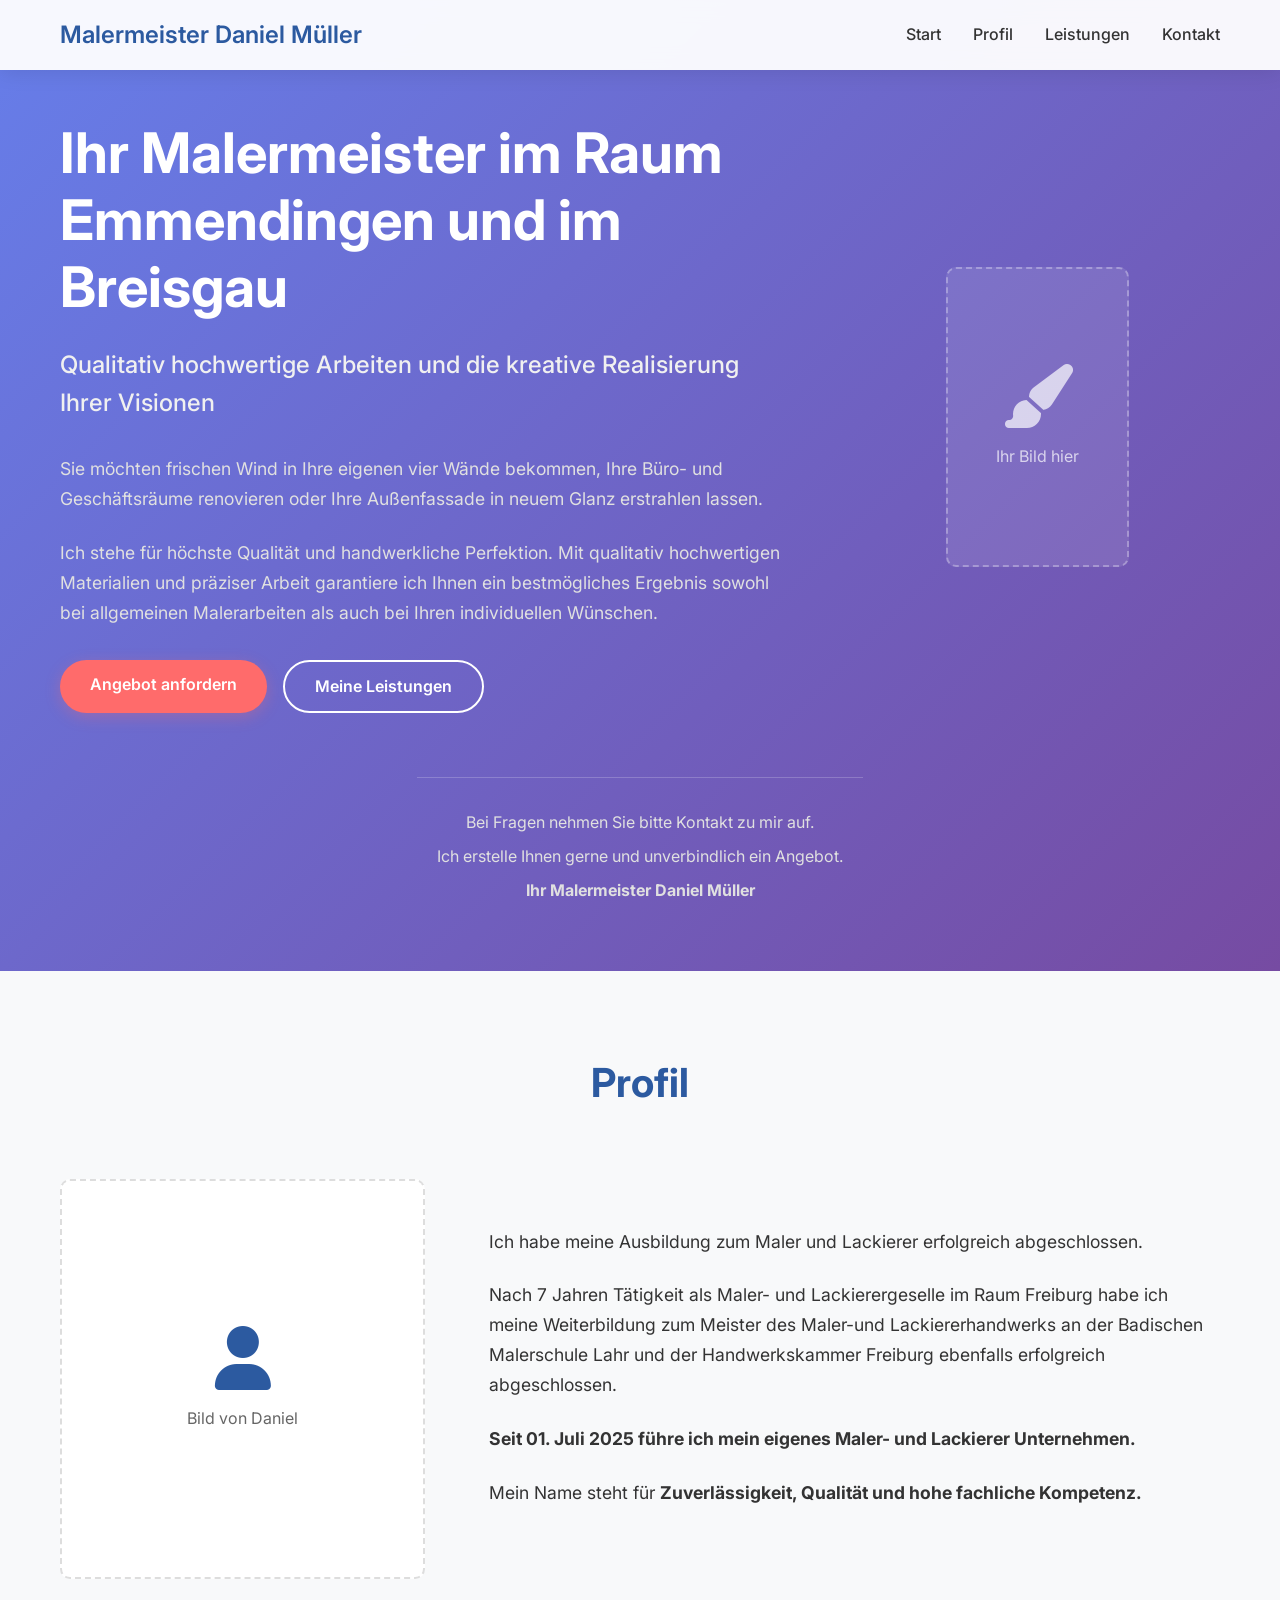
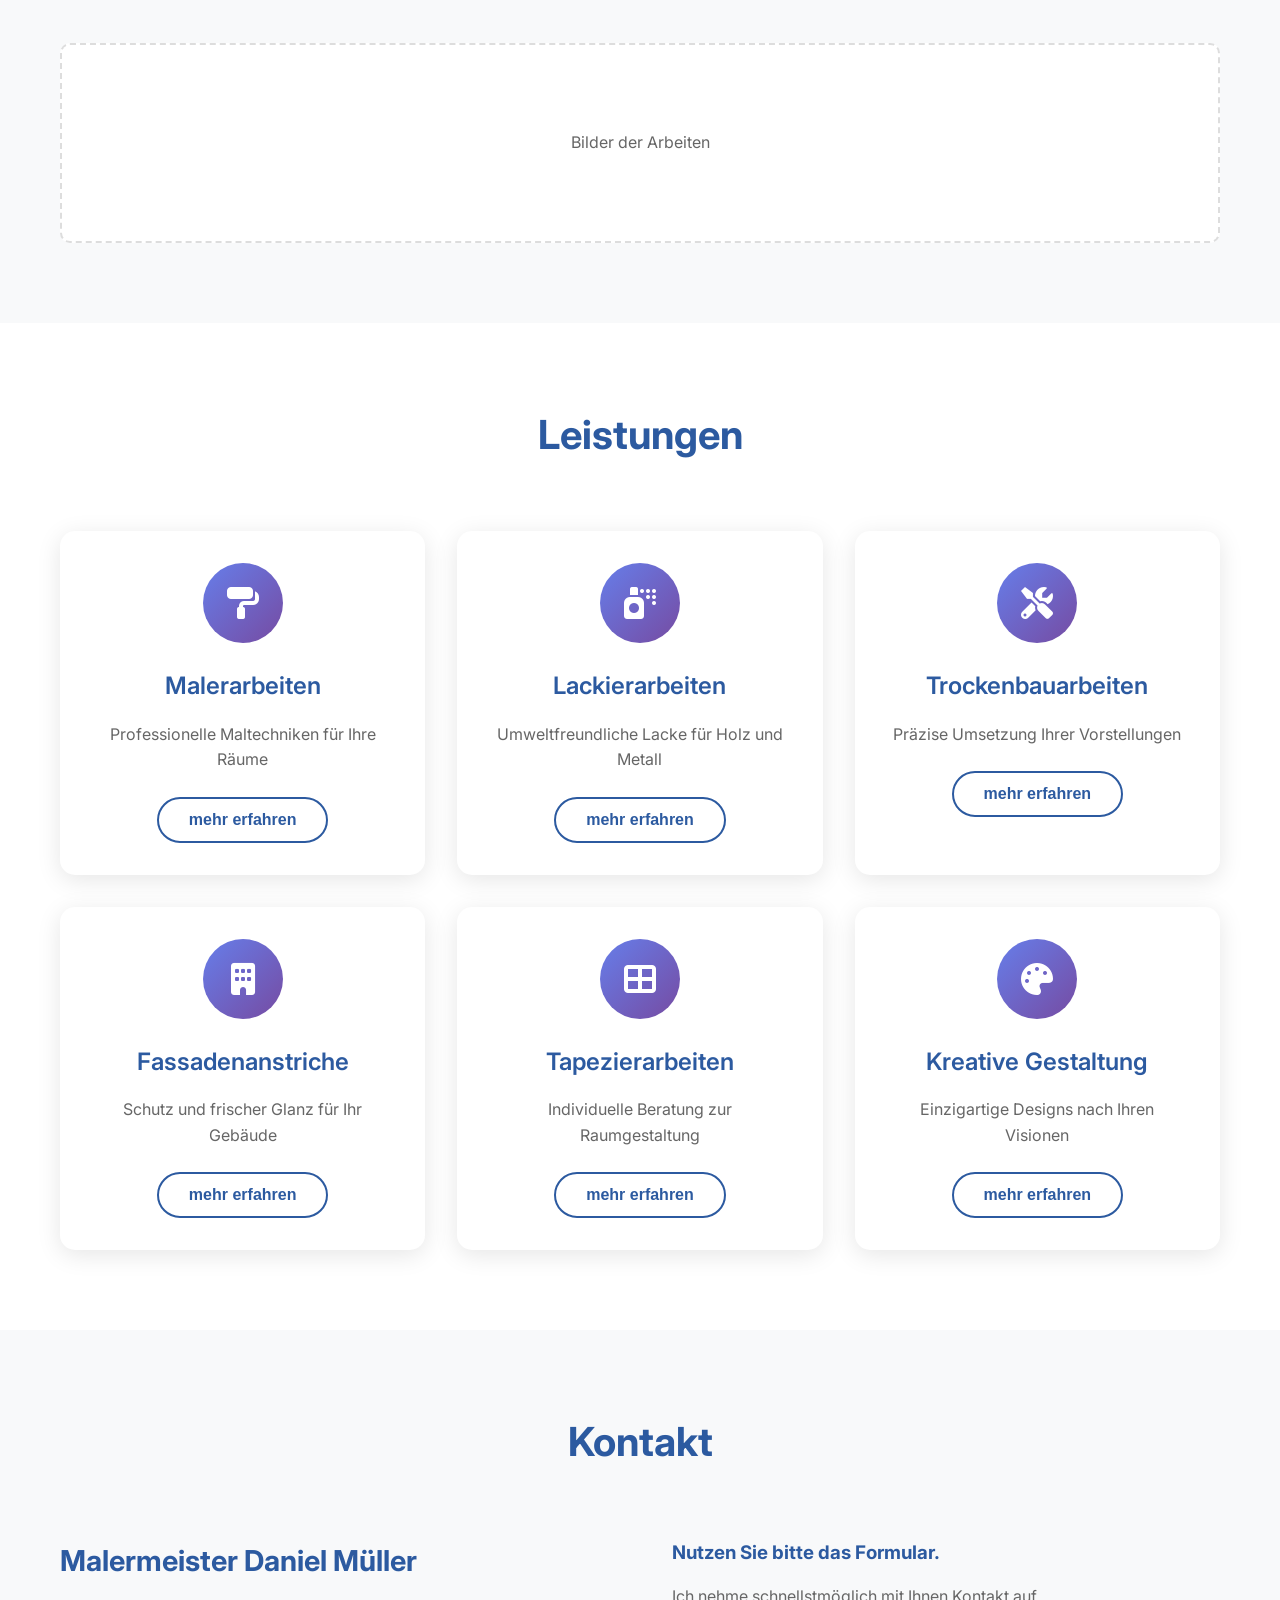
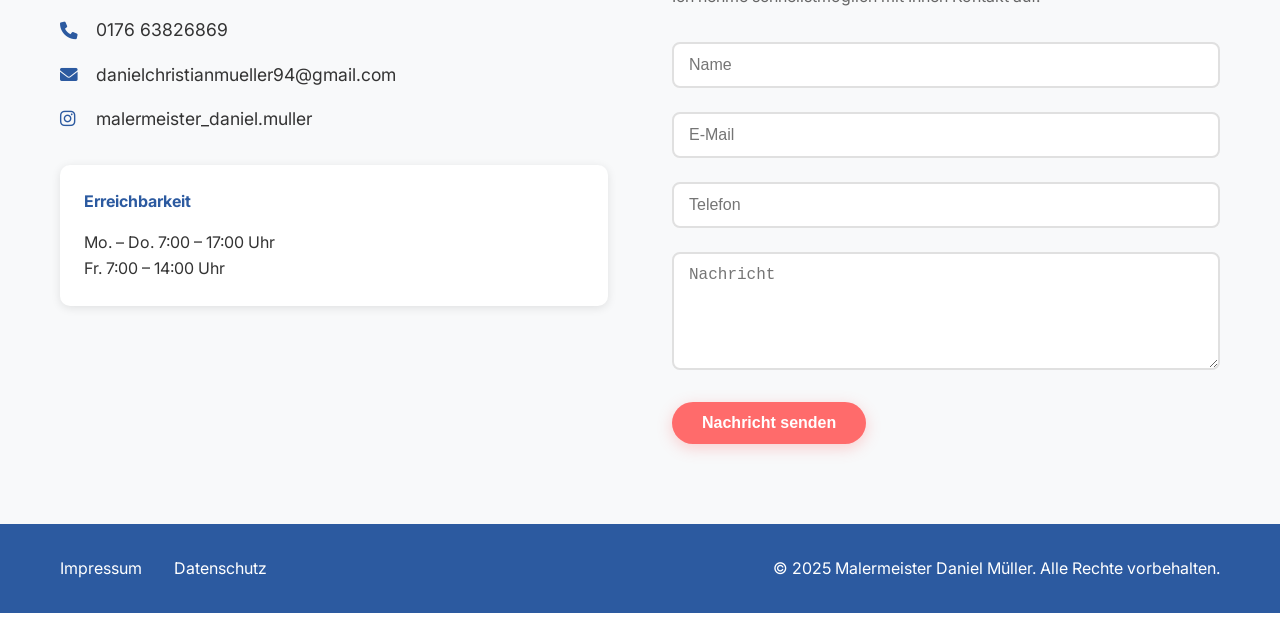
==== index.html @ a3338068 "First draft, AI generated" ====
<!DOCTYPE html>
<html lang="de">
<head>
    <meta charset="UTF-8">
    <meta name="viewport" content="width=device-width, initial-scale=1.0">
    <title>Malermeister Daniel Müller - Ihr Experte im Raum Emmendingen und Breisgau</title>
    <link rel="stylesheet" href="styles.css">
    <link href="https://fonts.googleapis.com/css2?family=Inter:wght@300;400;500;600;700&display=swap" rel="stylesheet">
    <link rel="stylesheet" href="https://cdnjs.cloudflare.com/ajax/libs/font-awesome/6.0.0/css/all.min.css">
</head>
<body>
    <!-- Navigation -->
    <nav class="navbar">
        <div class="nav-container">
            <div class="nav-logo">
                <h2>Malermeister Daniel Müller</h2>
            </div>
            <ul class="nav-menu">
                <li class="nav-item">
                    <a href="#start" class="nav-link">Start</a>
                </li>
                <li class="nav-item">
                    <a href="#profil" class="nav-link">Profil</a>
                </li>
                <li class="nav-item">
                    <a href="#leistungen" class="nav-link">Leistungen</a>
                </li>
                <li class="nav-item">
                    <a href="#kontakt" class="nav-link">Kontakt</a>
                </li>
            </ul>
            <div class="hamburger">
                <span class="bar"></span>
                <span class="bar"></span>
                <span class="bar"></span>
            </div>
        </div>
    </nav>

    <!-- Hero Section -->
    <section id="start" class="hero">
        <div class="hero-content">
            <div class="hero-text">
                <h1>Ihr Malermeister im Raum Emmendingen und im Breisgau</h1>
                <p class="hero-subtitle">Qualitativ hochwertige Arbeiten und die kreative Realisierung Ihrer Visionen</p>
                <p class="hero-description">
                    Sie möchten frischen Wind in Ihre eigenen vier Wände bekommen, Ihre Büro- und Geschäftsräume renovieren oder Ihre Außenfassade in neuem Glanz erstrahlen lassen.
                </p>
                <p class="hero-description">
                    Ich stehe für höchste Qualität und handwerkliche Perfektion. Mit qualitativ hochwertigen Materialien und präziser Arbeit garantiere ich Ihnen ein bestmögliches Ergebnis sowohl bei allgemeinen Malerarbeiten als auch bei Ihren individuellen Wünschen.
                </p>
                <div class="hero-cta">
                    <a href="#kontakt" class="btn btn-primary">Angebot anfordern</a>
                    <a href="#leistungen" class="btn btn-secondary">Meine Leistungen</a>
                </div>
            </div>
            <div class="hero-image">
                <div class="placeholder-image">
                    <i class="fas fa-paint-brush"></i>
                    <p>Ihr Bild hier</p>
                </div>
            </div>
        </div>
        <div class="hero-footer">
            <p>Bei Fragen nehmen Sie bitte Kontakt zu mir auf.</p>
            <p>Ich erstelle Ihnen gerne und unverbindlich ein Angebot.</p>
            <p><strong>Ihr Malermeister Daniel Müller</strong></p>
        </div>
    </section>

    <!-- Profile Section -->
    <section id="profil" class="profile">
        <div class="container">
            <div class="section-header">
                <h2>Profil</h2>
            </div>
            <div class="profile-content">
                <div class="profile-image">
                    <div class="placeholder-image">
                        <i class="fas fa-user"></i>
                        <p>Bild von Daniel</p>
                    </div>
                </div>
                <div class="profile-text">
                    <p>Ich habe meine Ausbildung zum Maler und Lackierer erfolgreich abgeschlossen.</p>
                    <p>Nach 7 Jahren Tätigkeit als Maler- und Lackierergeselle im Raum Freiburg habe ich meine Weiterbildung zum Meister des Maler-und Lackiererhandwerks an der Badischen Malerschule Lahr und der Handwerkskammer Freiburg ebenfalls erfolgreich abgeschlossen.</p>
                    <p><strong>Seit 01. Juli 2025 führe ich mein eigenes Maler- und Lackierer Unternehmen.</strong></p>
                    <p>Mein Name steht für <strong>Zuverlässigkeit, Qualität und hohe fachliche Kompetenz.</strong></p>
                </div>
            </div>
            <div class="profile-gallery">
                <div class="gallery-placeholder">
                    <p>Bilder der Arbeiten</p>
                </div>
            </div>
        </div>
    </section>

    <!-- Services Section -->
    <section id="leistungen" class="services">
        <div class="container">
            <div class="section-header">
                <h2>Leistungen</h2>
            </div>
            <div class="services-grid">
                <div class="service-card" data-service="malerarbeiten">
                    <div class="service-image">
                        <i class="fas fa-paint-roller"></i>
                    </div>
                    <h3>Malerarbeiten</h3>
                    <p>Professionelle Maltechniken für Ihre Räume</p>
                    <button class="btn btn-outline">mehr erfahren</button>
                </div>
                <div class="service-card" data-service="lackierarbeiten">
                    <div class="service-image">
                        <i class="fas fa-spray-can"></i>
                    </div>
                    <h3>Lackierarbeiten</h3>
                    <p>Umweltfreundliche Lacke für Holz und Metall</p>
                    <button class="btn btn-outline">mehr erfahren</button>
                </div>
                <div class="service-card" data-service="trockenbau">
                    <div class="service-image">
                        <i class="fas fa-tools"></i>
                    </div>
                    <h3>Trockenbauarbeiten</h3>
                    <p>Präzise Umsetzung Ihrer Vorstellungen</p>
                    <button class="btn btn-outline">mehr erfahren</button>
                </div>
                <div class="service-card" data-service="fassade">
                    <div class="service-image">
                        <i class="fas fa-building"></i>
                    </div>
                    <h3>Fassadenanstriche</h3>
                    <p>Schutz und frischer Glanz für Ihr Gebäude</p>
                    <button class="btn btn-outline">mehr erfahren</button>
                </div>
                <div class="service-card" data-service="tapezieren">
                    <div class="service-image">
                        <i class="fas fa-th-large"></i>
                    </div>
                    <h3>Tapezierarbeiten</h3>
                    <p>Individuelle Beratung zur Raumgestaltung</p>
                    <button class="btn btn-outline">mehr erfahren</button>
                </div>
                <div class="service-card" data-service="kreativ">
                    <div class="service-image">
                        <i class="fas fa-palette"></i>
                    </div>
                    <h3>Kreative Gestaltung</h3>
                    <p>Einzigartige Designs nach Ihren Visionen</p>
                    <button class="btn btn-outline">mehr erfahren</button>
                </div>
            </div>
        </div>
    </section>

    <!-- Service Details Modal -->
    <div id="serviceModal" class="modal">
        <div class="modal-content">
            <span class="close">&times;</span>
            <div id="modalContent"></div>
            <div class="modal-cta">
                <h4>Angebot anfordern</h4>
                <p>Nutzen Sie das Kontaktformular und beschreiben Sie mir Ihr Projekt.</p>
                <p>Gerne erstelle ich Ihnen ein unverbindliches individuelles Angebot</p>
                <a href="#kontakt" class="btn btn-primary">Jetzt Kontakt aufnehmen</a>
            </div>
        </div>
    </div>

    <!-- Contact Section -->
    <section id="kontakt" class="contact">
        <div class="container">
            <div class="section-header">
                <h2>Kontakt</h2>
            </div>
            <div class="contact-content">
                <div class="contact-info">
                    <h3>Malermeister Daniel Müller</h3>
                    <div class="contact-item">
                        <i class="fas fa-phone"></i>
                        <span>0176 63826869</span>
                    </div>
                    <div class="contact-item">
                        <i class="fas fa-envelope"></i>
                        <span>danielchristianmueller94@gmail.com</span>
                    </div>
                    <div class="contact-item">
                        <i class="fab fa-instagram"></i>
                        <span>malermeister_daniel.muller</span>
                    </div>
                    
                    <div class="business-hours">
                        <h4>Erreichbarkeit</h4>
                        <p>Mo. – Do. 7:00 – 17:00 Uhr</p>
                        <p>Fr. 7:00 – 14:00 Uhr</p>
                    </div>
                </div>
                
                <div class="contact-form">
                    <h3>Nutzen Sie bitte das Formular.</h3>
                    <p>Ich nehme schnellstmöglich mit Ihnen Kontakt auf.</p>
                    <form id="contactForm">
                        <div class="form-group">
                            <input type="text" id="name" name="name" placeholder="Name" required>
                        </div>
                        <div class="form-group">
                            <input type="email" id="email" name="email" placeholder="E-Mail" required>
                        </div>
                        <div class="form-group">
                            <input type="tel" id="phone" name="phone" placeholder="Telefon">
                        </div>
                        <div class="form-group">
                            <textarea id="message" name="message" placeholder="Nachricht" rows="5" required></textarea>
                        </div>
                        <button type="submit" class="btn btn-primary">Nachricht senden</button>
                    </form>
                </div>
            </div>
        </div>
    </section>

    <!-- Footer -->
    <footer class="footer">
        <div class="container">
            <div class="footer-content">
                <div class="footer-links">
                    <a href="impressum.html">Impressum</a>
                    <a href="datenschutz.html">Datenschutz</a>
                </div>
                <div class="footer-copy">
                    <p>&copy; 2025 Malermeister Daniel Müller. Alle Rechte vorbehalten.</p>
                </div>
            </div>
        </div>
    </footer>

    <script src="script.js"></script>
</body>
</html>
---- styles.css ----
/* Reset and Base Styles */
* {
    margin: 0;
    padding: 0;
    box-sizing: border-box;
}

body {
    font-family: 'Inter', sans-serif;
    line-height: 1.6;
    color: #333;
    overflow-x: hidden;
}

.container {
    max-width: 1200px;
    margin: 0 auto;
    padding: 0 20px;
}

/* Navigation */
.navbar {
    background: rgba(255, 255, 255, 0.95);
    backdrop-filter: blur(10px);
    position: fixed;
    top: 0;
    width: 100%;
    z-index: 1000;
    box-shadow: 0 2px 20px rgba(0, 0, 0, 0.1);
}

.nav-container {
    max-width: 1200px;
    margin: 0 auto;
    padding: 0 20px;
    display: flex;
    justify-content: space-between;
    align-items: center;
    height: 70px;
}

.nav-logo h2 {
    color: #2c5aa0;
    font-weight: 600;
    font-size: 1.5rem;
}

.nav-menu {
    display: flex;
    list-style: none;
    gap: 2rem;
}

.nav-link {
    text-decoration: none;
    color: #333;
    font-weight: 500;
    transition: color 0.3s ease;
    position: relative;
}

.nav-link:hover {
    color: #2c5aa0;
}

.nav-link::after {
    content: '';
    position: absolute;
    bottom: -5px;
    left: 0;
    width: 0;
    height: 2px;
    background: #2c5aa0;
    transition: width 0.3s ease;
}

.nav-link:hover::after {
    width: 100%;
}

.hamburger {
    display: none;
    flex-direction: column;
    cursor: pointer;
}

.bar {
    width: 25px;
    height: 3px;
    background: #333;
    margin: 3px 0;
    transition: 0.3s;
}

/* Hero Section */
.hero {
    background: linear-gradient(135deg, #667eea 0%, #764ba2 100%);
    color: white;
    padding: 120px 0 60px;
    min-height: 100vh;
    display: flex;
    flex-direction: column;
    justify-content: center;
}

.hero-content {
    max-width: 1200px;
    margin: 0 auto;
    padding: 0 20px;
    display: grid;
    grid-template-columns: 2fr 1fr;
    gap: 4rem;
    align-items: center;
}

.hero h1 {
    font-size: 3.5rem;
    font-weight: 700;
    margin-bottom: 1.5rem;
    line-height: 1.2;
}

.hero-subtitle {
    font-size: 1.5rem;
    font-weight: 500;
    margin-bottom: 2rem;
    color: #f0f0f0;
}

.hero-description {
    font-size: 1.1rem;
    margin-bottom: 1.5rem;
    line-height: 1.7;
    color: #e0e0e0;
}

.hero-cta {
    display: flex;
    gap: 1rem;
    margin-top: 2rem;
}

.hero-image {
    display: flex;
    justify-content: center;
    align-items: center;
}

.placeholder-image {
    background: rgba(255, 255, 255, 0.1);
    border: 2px dashed rgba(255, 255, 255, 0.3);
    border-radius: 10px;
    padding: 3rem;
    text-align: center;
    color: rgba(255, 255, 255, 0.7);
    min-height: 300px;
    display: flex;
    flex-direction: column;
    justify-content: center;
    align-items: center;
}

.placeholder-image i {
    font-size: 4rem;
    margin-bottom: 1rem;
}

.hero-footer {
    max-width: 1200px;
    margin: 4rem auto 0;
    padding: 0 20px;
    text-align: center;
    border-top: 1px solid rgba(255, 255, 255, 0.2);
    padding-top: 2rem;
}

.hero-footer p {
    margin-bottom: 0.5rem;
    color: #e0e0e0;
}

/* Buttons */
.btn {
    display: inline-block;
    padding: 12px 30px;
    text-decoration: none;
    border-radius: 50px;
    font-weight: 600;
    transition: all 0.3s ease;
    border: none;
    cursor: pointer;
    font-size: 1rem;
}

.btn-primary {
    background: #ff6b6b;
    color: white;
    box-shadow: 0 4px 15px rgba(255, 107, 107, 0.3);
}

.btn-primary:hover {
    background: #ff5252;
    transform: translateY(-2px);
    box-shadow: 0 6px 20px rgba(255, 107, 107, 0.4);
}

.btn-secondary {
    background: transparent;
    color: white;
    border: 2px solid white;
}

.btn-secondary:hover {
    background: white;
    color: #2c5aa0;
}

.btn-outline {
    background: transparent;
    color: #2c5aa0;
    border: 2px solid #2c5aa0;
}

.btn-outline:hover {
    background: #2c5aa0;
    color: white;
}

/* Sections */
section {
    padding: 80px 0;
}

.section-header {
    text-align: center;
    margin-bottom: 4rem;
}

.section-header h2 {
    font-size: 2.5rem;
    font-weight: 700;
    color: #2c5aa0;
    margin-bottom: 1rem;
}

/* Profile Section */
.profile {
    background: #f8f9fa;
}

.profile-content {
    display: grid;
    grid-template-columns: 1fr 2fr;
    gap: 4rem;
    align-items: center;
    margin-bottom: 4rem;
}

.profile-image .placeholder-image {
    background: white;
    border: 2px dashed #ddd;
    color: #666;
    min-height: 400px;
}

.profile-image .placeholder-image i {
    color: #2c5aa0;
}

.profile-text p {
    margin-bottom: 1.5rem;
    font-size: 1.1rem;
    line-height: 1.7;
}

.profile-gallery .gallery-placeholder {
    background: white;
    border: 2px dashed #ddd;
    border-radius: 10px;
    padding: 3rem;
    text-align: center;
    color: #666;
    min-height: 200px;
    display: flex;
    align-items: center;
    justify-content: center;
}

/* Services Section */
.services-grid {
    display: grid;
    grid-template-columns: repeat(auto-fit, minmax(350px, 1fr));
    gap: 2rem;
}

.service-card {
    background: white;
    border-radius: 15px;
    padding: 2rem;
    text-align: center;
    box-shadow: 0 5px 25px rgba(0, 0, 0, 0.1);
    transition: transform 0.3s ease, box-shadow 0.3s ease;
    cursor: pointer;
}

.service-card:hover {
    transform: translateY(-5px);
    box-shadow: 0 15px 35px rgba(0, 0, 0, 0.15);
}

.service-image {
    width: 80px;
    height: 80px;
    background: linear-gradient(135deg, #667eea 0%, #764ba2 100%);
    border-radius: 50%;
    display: flex;
    align-items: center;
    justify-content: center;
    margin: 0 auto 1.5rem;
}

.service-image i {
    font-size: 2rem;
    color: white;
}

.service-card h3 {
    font-size: 1.5rem;
    font-weight: 600;
    color: #2c5aa0;
    margin-bottom: 1rem;
}

.service-card p {
    color: #666;
    margin-bottom: 1.5rem;
    line-height: 1.6;
}

/* Modal */
.modal {
    display: none;
    position: fixed;
    z-index: 2000;
    left: 0;
    top: 0;
    width: 100%;
    height: 100%;
    background-color: rgba(0, 0, 0, 0.5);
}

.modal-content {
    background-color: white;
    margin: 5% auto;
    padding: 2rem;
    border-radius: 15px;
    width: 90%;
    max-width: 800px;
    max-height: 80vh;
    overflow-y: auto;
    position: relative;
}

.close {
    color: #aaa;
    float: right;
    font-size: 28px;
    font-weight: bold;
    cursor: pointer;
    position: absolute;
    right: 20px;
    top: 15px;
}

.close:hover {
    color: #000;
}

.modal-cta {
    background: #f8f9fa;
    padding: 2rem;
    border-radius: 10px;
    margin-top: 2rem;
    text-align: center;
}

.modal-cta h4 {
    color: #2c5aa0;
    margin-bottom: 1rem;
}

/* Contact Section */
.contact {
    background: #f8f9fa;
}

.contact-content {
    display: grid;
    grid-template-columns: 1fr 1fr;
    gap: 4rem;
}

.contact-info h3 {
    color: #2c5aa0;
    font-size: 1.8rem;
    margin-bottom: 2rem;
}

.contact-item {
    display: flex;
    align-items: center;
    margin-bottom: 1rem;
    font-size: 1.1rem;
}

.contact-item i {
    color: #2c5aa0;
    width: 20px;
    margin-right: 1rem;
}

.business-hours {
    margin-top: 2rem;
    padding: 1.5rem;
    background: white;
    border-radius: 10px;
    box-shadow: 0 2px 10px rgba(0, 0, 0, 0.1);
}

.business-hours h4 {
    color: #2c5aa0;
    margin-bottom: 1rem;
}

.contact-form h3 {
    color: #2c5aa0;
    margin-bottom: 1rem;
}

.contact-form p {
    margin-bottom: 2rem;
    color: #666;
}

.form-group {
    margin-bottom: 1.5rem;
}

.form-group input,
.form-group textarea {
    width: 100%;
    padding: 12px 15px;
    border: 2px solid #e0e0e0;
    border-radius: 8px;
    font-size: 1rem;
    transition: border-color 0.3s ease;
}

.form-group input:focus,
.form-group textarea:focus {
    outline: none;
    border-color: #2c5aa0;
}

/* Footer */
.footer {
    background: #2c5aa0;
    color: white;
    padding: 2rem 0;
}

.footer-content {
    display: flex;
    justify-content: space-between;
    align-items: center;
}

.footer-links {
    display: flex;
    gap: 2rem;
}

.footer-links a {
    color: white;
    text-decoration: none;
    transition: opacity 0.3s ease;
}

.footer-links a:hover {
    opacity: 0.8;
}

/* Responsive Design */
@media (max-width: 768px) {
    .hamburger {
        display: flex;
    }
    
    .nav-menu {
        position: fixed;
        left: -100%;
        top: 70px;
        flex-direction: column;
        background-color: white;
        width: 100%;
        text-align: center;
        transition: 0.3s;
        box-shadow: 0 10px 27px rgba(0, 0, 0, 0.05);
        padding: 2rem 0;
    }
    
    .nav-menu.active {
        left: 0;
    }
    
    .hero h1 {
        font-size: 2.5rem;
    }
    
    .hero-content {
        grid-template-columns: 1fr;
        text-align: center;
    }
    
    .hero-cta {
        flex-direction: column;
        align-items: center;
    }
    
    .profile-content {
        grid-template-columns: 1fr;
        text-align: center;
    }
    
    .contact-content {
        grid-template-columns: 1fr;
    }
    
    .services-grid {
        grid-template-columns: 1fr;
    }
    
    .footer-content {
        flex-direction: column;
        gap: 1rem;
        text-align: center;
    }
}

@media (max-width: 480px) {
    .hero h1 {
        font-size: 2rem;
    }
    
    .hero-subtitle {
        font-size: 1.2rem;
    }
    
    .section-header h2 {
        font-size: 2rem;
    }
    
    .service-card {
        padding: 1.5rem;
    }
}
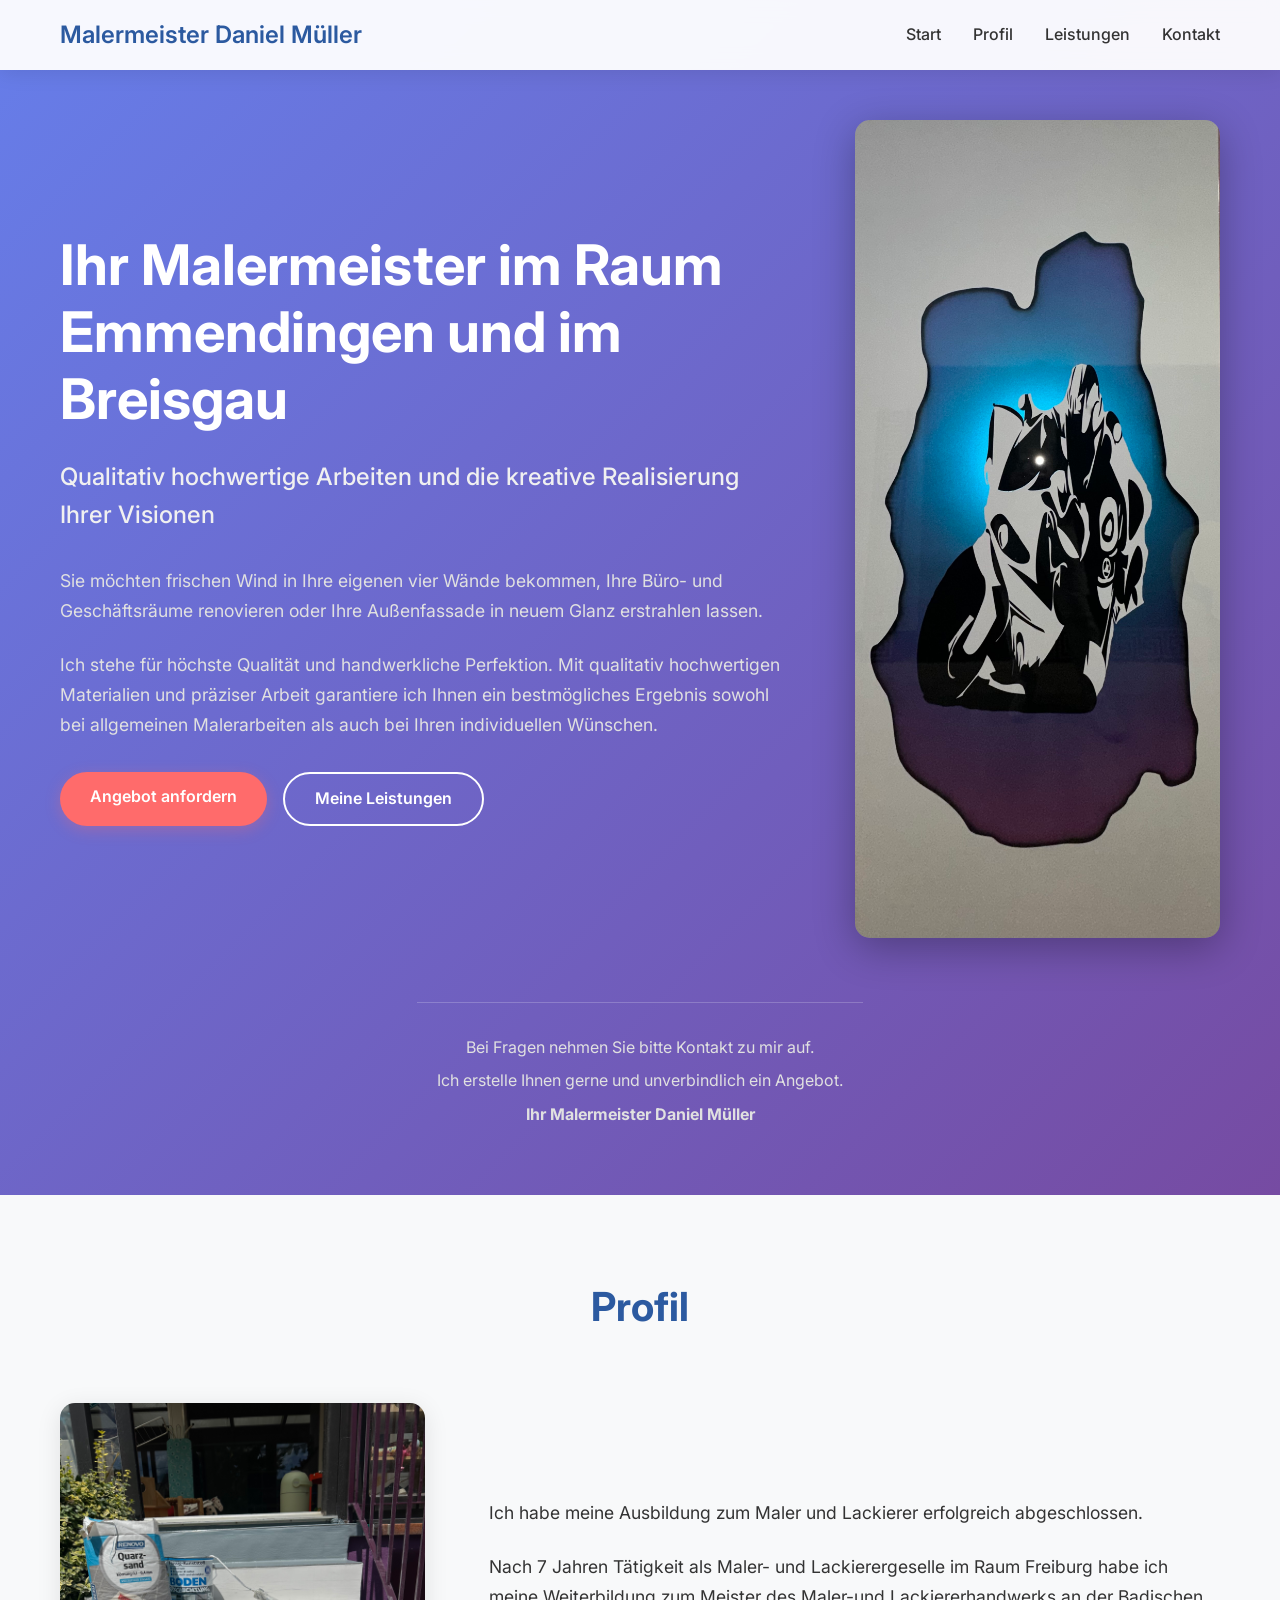
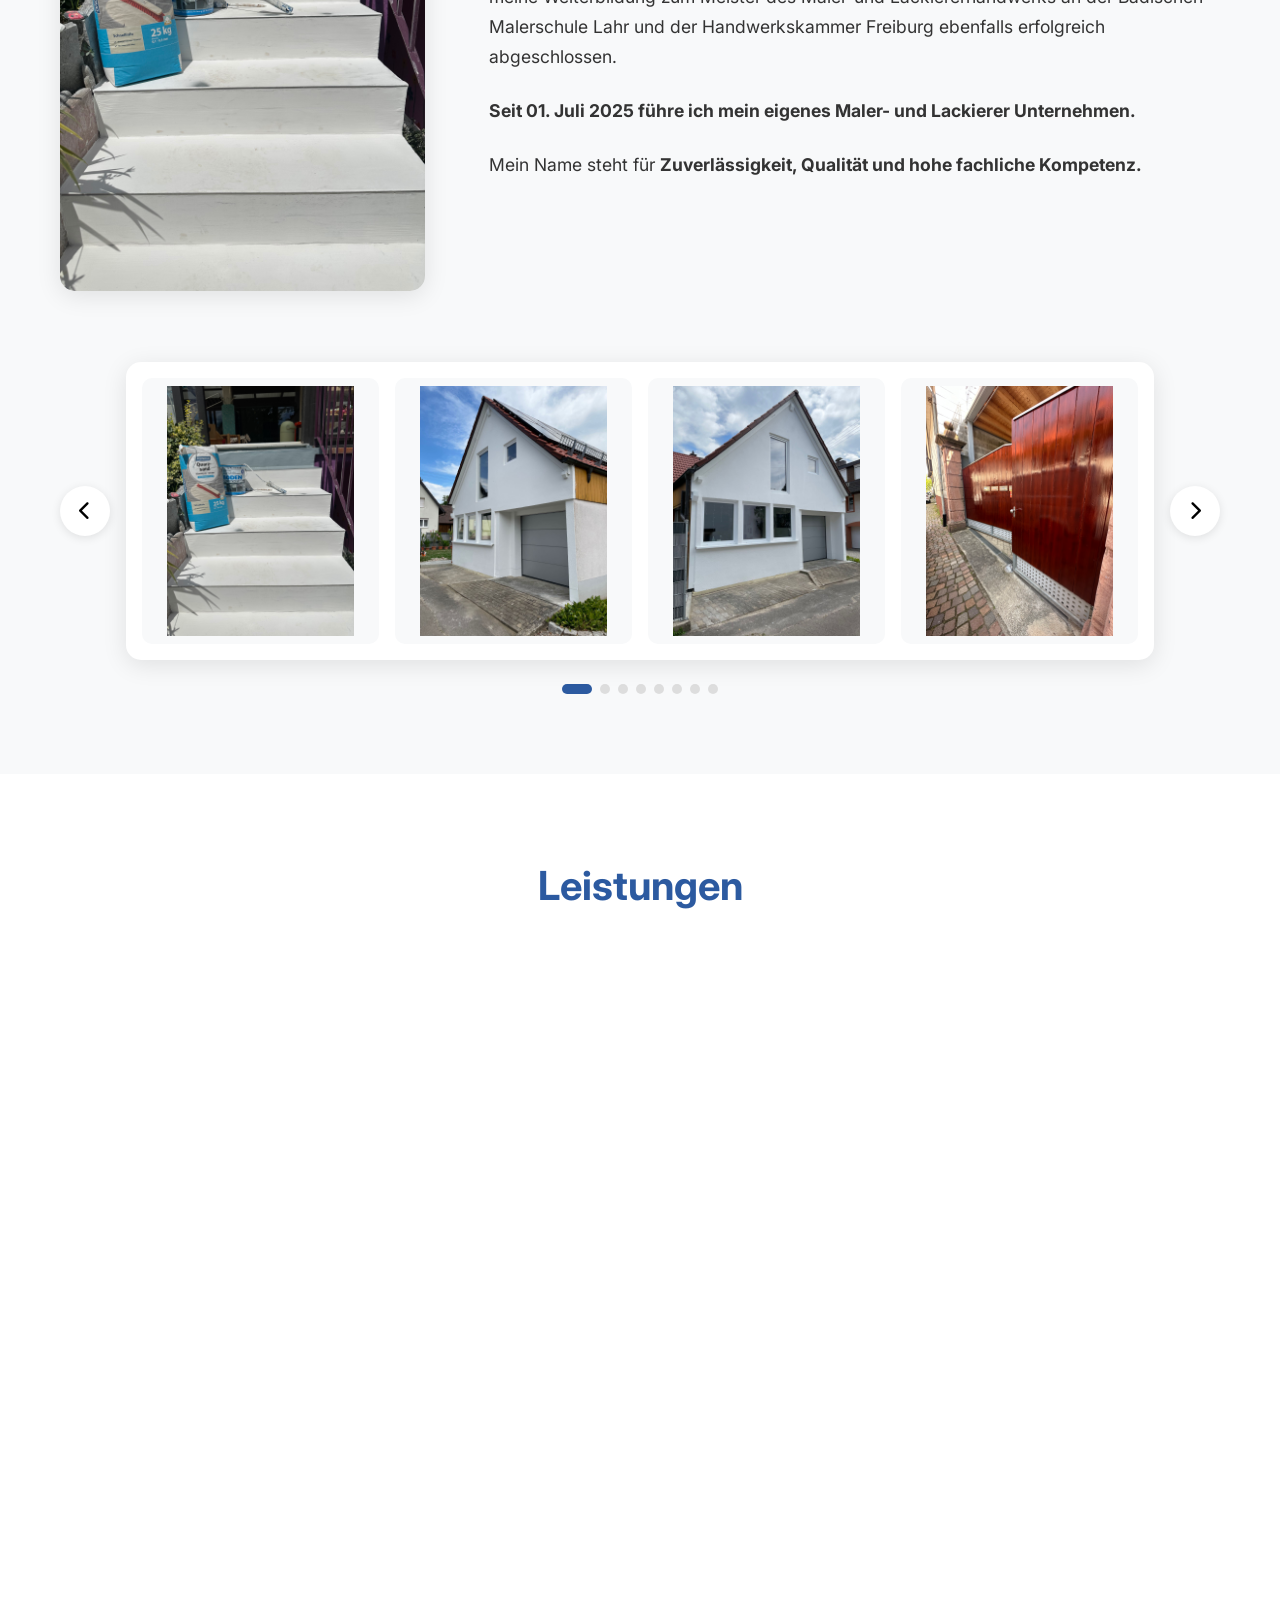
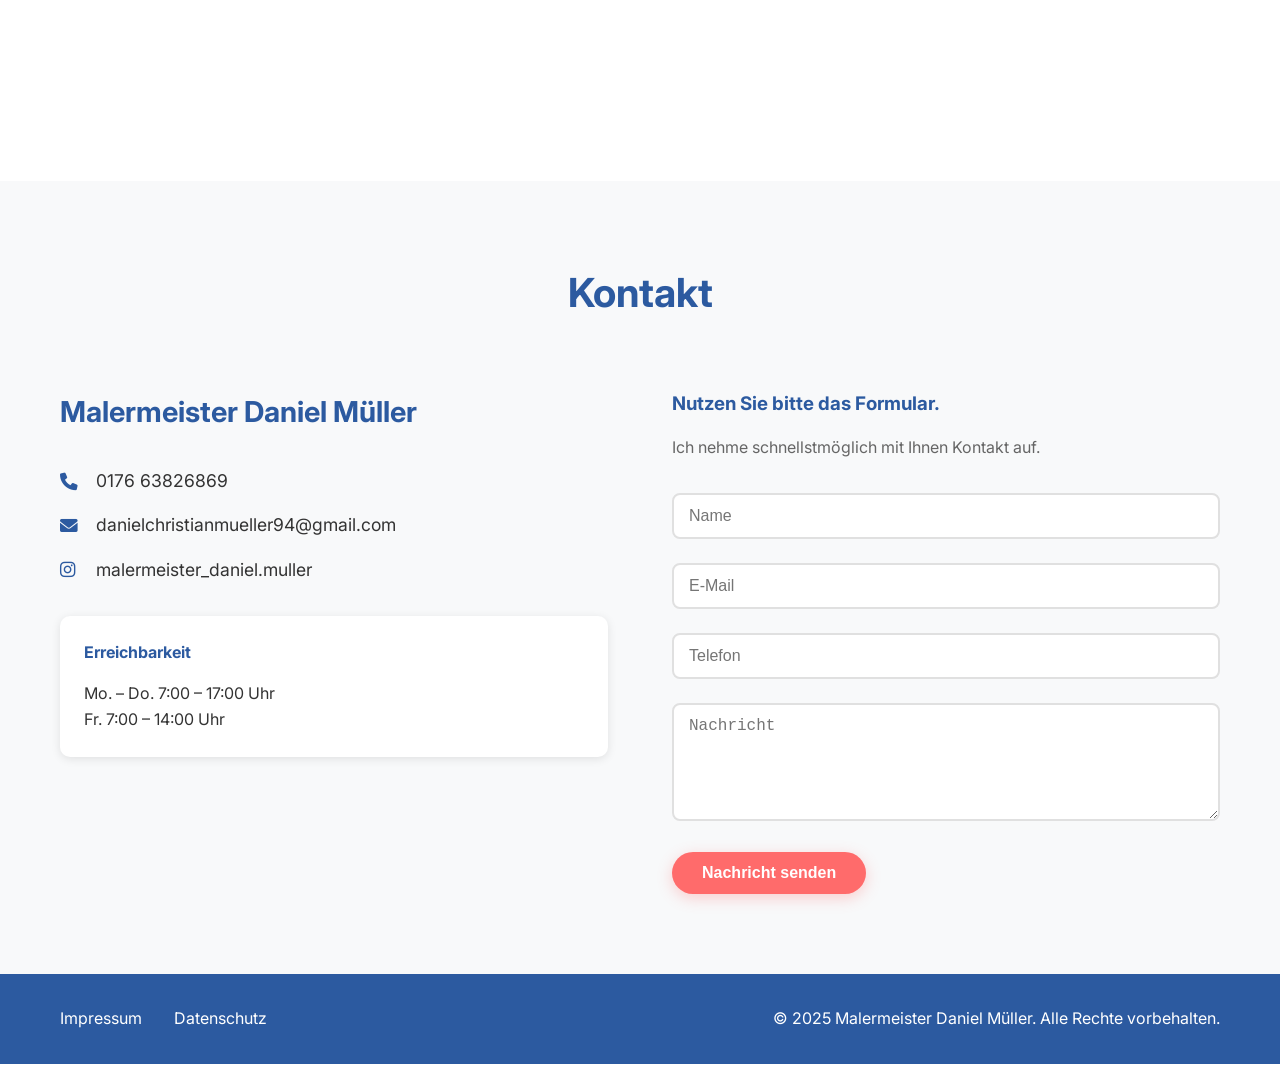
==== commit 0bb24fb7: "second pass, images and some text details" ====
--- a/index.html
+++ b/index.html
@@ -55,10 +55,7 @@
                 </div>
             </div>
             <div class="hero-image">
-                <div class="placeholder-image">
-                    <i class="fas fa-paint-brush"></i>
-                    <p>Ihr Bild hier</p>
-                </div>
+                <img src="img/Kreativ.jpeg" alt="Kreative Malerarbeiten">
             </div>
         </div>
         <div class="hero-footer">
@@ -76,10 +73,7 @@
             </div>
             <div class="profile-content">
                 <div class="profile-image">
-                    <div class="placeholder-image">
-                        <i class="fas fa-user"></i>
-                        <p>Bild von Daniel</p>
-                    </div>
+                    <img src="img/Bodenbeschichtung.jpeg" alt="Bodenbeschichtung">
                 </div>
                 <div class="profile-text">
                     <p>Ich habe meine Ausbildung zum Maler und Lackierer erfolgreich abgeschlossen.</p>
@@ -89,9 +83,115 @@
                 </div>
             </div>
             <div class="profile-gallery">
-                <div class="gallery-placeholder">
-                    <p>Bilder der Arbeiten</p>
-                </div>
+                <div class="gallery-carousel">
+                    <button class="carousel-btn carousel-prev">
+                        <i class="fas fa-chevron-left"></i>
+                    </button>
+                    <div class="carousel-container">
+                        <div class="carousel-track">
+                            <div class="carousel-slide" data-image="img/Bodenbeschichtung.jpeg">
+                                <img src="img/Bodenbeschichtung.jpeg" alt="Bodenbeschichtung">
+                            </div>
+                            <div class="carousel-slide" data-image="img/Fassade.jpeg">
+                                <img src="img/Fassade.jpeg" alt="Fassade">
+                            </div>
+                            <div class="carousel-slide" data-image="img/Fassade2.jpeg">
+                                <img src="img/Fassade2.jpeg" alt="Fassade">
+                            </div>
+                            <div class="carousel-slide" data-image="img/IMG_6278 Daniel Müller.jpeg">
+                                <img src="img/IMG_6278 Daniel Müller.jpeg" alt="Arbeit">
+                            </div>
+                            <div class="carousel-slide" data-image="img/IMG_6287 Daniel Müller.jpeg">
+                                <img src="img/IMG_6287 Daniel Müller.jpeg" alt="Arbeit">
+                            </div>
+                            <div class="carousel-slide" data-image="img/IMG_6289 Daniel Müller.jpeg">
+                                <img src="img/IMG_6289 Daniel Müller.jpeg" alt="Arbeit">
+                            </div>
+                            <div class="carousel-slide" data-image="img/IMG_6290 Daniel Müller.jpeg">
+                                <img src="img/IMG_6290 Daniel Müller.jpeg" alt="Arbeit">
+                            </div>
+                            <div class="carousel-slide" data-image="img/IMG_6292 Daniel Müller.jpeg">
+                                <img src="img/IMG_6292 Daniel Müller.jpeg" alt="Arbeit">
+                            </div>
+                            <div class="carousel-slide" data-image="img/IMG_6390 Daniel Müller.jpeg">
+                                <img src="img/IMG_6390 Daniel Müller.jpeg" alt="Arbeit">
+                            </div>
+                            <div class="carousel-slide" data-image="img/IMG_6472 Daniel Müller.jpeg">
+                                <img src="img/IMG_6472 Daniel Müller.jpeg" alt="Arbeit">
+                            </div>
+                            <div class="carousel-slide" data-image="img/IMG_6477 Daniel Müller.jpeg">
+                                <img src="img/IMG_6477 Daniel Müller.jpeg" alt="Arbeit">
+                            </div>
+                            <div class="carousel-slide" data-image="img/IMG_6481 Daniel Müller.jpeg">
+                                <img src="img/IMG_6481 Daniel Müller.jpeg" alt="Arbeit">
+                            </div>
+                            <div class="carousel-slide" data-image="img/IMG_6876 Daniel Müller.jpeg">
+                                <img src="img/IMG_6876 Daniel Müller.jpeg" alt="Arbeit">
+                            </div>
+                            <div class="carousel-slide" data-image="img/Kreativ.jpeg">
+                                <img src="img/Kreativ.jpeg" alt="Kreative Gestaltung">
+                            </div>
+                            <div class="carousel-slide" data-image="img/Kreativ_2.jpeg">
+                                <img src="img/Kreativ_2.jpeg" alt="Kreative Gestaltung">
+                            </div>
+                            <div class="carousel-slide" data-image="img/Kreativ_Spachtel.jpeg">
+                                <img src="img/Kreativ_Spachtel.jpeg" alt="Spachteltechnik">
+                            </div>
+                            <div class="carousel-slide" data-image="img/Lackieren.jpeg">
+                                <img src="img/Lackieren.jpeg" alt="Lackierarbeiten">
+                            </div>
+                            <div class="carousel-slide" data-image="img/Lackieren_2.jpeg">
+                                <img src="img/Lackieren_2.jpeg" alt="Lackierarbeiten">
+                            </div>
+                            <div class="carousel-slide" data-image="img/Lackieren_3.jpeg">
+                                <img src="img/Lackieren_3.jpeg" alt="Lackierarbeiten">
+                            </div>
+                            <div class="carousel-slide" data-image="img/Lackieren_4.jpeg">
+                                <img src="img/Lackieren_4.jpeg" alt="Lackierarbeiten">
+                            </div>
+                            <div class="carousel-slide" data-image="img/Maler_2.jpeg">
+                                <img src="img/Maler_2.jpeg" alt="Malerarbeiten">
+                            </div>
+                            <div class="carousel-slide" data-image="img/Maler_3.jpeg">
+                                <img src="img/Maler_3.jpeg" alt="Malerarbeiten">
+                            </div>
+                            <div class="carousel-slide" data-image="img/Maler_4.jpeg">
+                                <img src="img/Maler_4.jpeg" alt="Malerarbeiten">
+                            </div>
+                            <div class="carousel-slide" data-image="img/Maler_5.jpeg">
+                                <img src="img/Maler_5.jpeg" alt="Malerarbeiten">
+                            </div>
+                            <div class="carousel-slide" data-image="img/Maler_Lackierung.jpeg">
+                                <img src="img/Maler_Lackierung.jpeg" alt="Lackierung">
+                            </div>
+                            <div class="carousel-slide" data-image="img/Maler_Tapezieren_2.jpeg">
+                                <img src="img/Maler_Tapezieren_2.jpeg" alt="Tapezieren">
+                            </div>
+                            <div class="carousel-slide" data-image="img/Maler_Tapezieren_3.jpeg">
+                                <img src="img/Maler_Tapezieren_3.jpeg" alt="Tapezieren">
+                            </div>
+                            <div class="carousel-slide" data-image="img/Maler_Tapezieren_4.jpeg">
+                                <img src="img/Maler_Tapezieren_4.jpeg" alt="Tapezieren">
+                            </div>
+                            <div class="carousel-slide" data-image="img/Maler_Tapezieren_5.jpeg">
+                                <img src="img/Maler_Tapezieren_5.jpeg" alt="Tapezieren">
+                            </div>
+                            <div class="carousel-slide" data-image="img/Maler_Tapezieren_6.jpeg">
+                                <img src="img/Maler_Tapezieren_6.jpeg" alt="Tapezieren">
+                            </div>
+                            <div class="carousel-slide" data-image="img/Tapezieren.jpeg">
+                                <img src="img/Tapezieren.jpeg" alt="Tapezieren">
+                            </div>
+                            <div class="carousel-slide" data-image="img/Tapezieren_2.jpeg">
+                                <img src="img/Tapezieren_2.jpeg" alt="Tapezieren">
+                            </div>
+                        </div>
+                    </div>
+                    <button class="carousel-btn carousel-next">
+                        <i class="fas fa-chevron-right"></i>
+                    </button>
+                </div>
+                <div class="carousel-indicators"></div>
             </div>
         </div>
     </section>
@@ -169,6 +269,20 @@
         </div>
     </div>
 
+    <!-- Image Lightbox Modal -->
+    <div id="lightboxModal" class="modal lightbox-modal">
+        <span class="lightbox-close">&times;</span>
+        <button class="lightbox-btn lightbox-prev">
+            <i class="fas fa-chevron-left"></i>
+        </button>
+        <div class="lightbox-content">
+            <img id="lightboxImage" src="" alt="">
+        </div>
+        <button class="lightbox-btn lightbox-next">
+            <i class="fas fa-chevron-right"></i>
+        </button>
+    </div>
+
     <!-- Contact Section -->
     <section id="kontakt" class="contact">
         <div class="container">
--- a/styles.css
+++ b/styles.css
@@ -144,6 +144,14 @@
     display: flex;
     justify-content: center;
     align-items: center;
+}
+
+.hero-image img {
+    width: 100%;
+    max-width: 500px;
+    height: auto;
+    border-radius: 15px;
+    box-shadow: 0 10px 40px rgba(0, 0, 0, 0.3);
 }
 
 .placeholder-image {
@@ -256,6 +264,13 @@
     margin-bottom: 4rem;
 }
 
+.profile-image img {
+    width: 100%;
+    height: auto;
+    border-radius: 15px;
+    box-shadow: 0 5px 25px rgba(0, 0, 0, 0.1);
+}
+
 .profile-image .placeholder-image {
     background: white;
     border: 2px dashed #ddd;
@@ -273,17 +288,177 @@
     line-height: 1.7;
 }
 
-.profile-gallery .gallery-placeholder {
+/* Gallery Carousel */
+.profile-gallery {
+    margin-top: 3rem;
+}
+
+.gallery-carousel {
+    position: relative;
+    display: flex;
+    align-items: center;
+    gap: 1rem;
+}
+
+.carousel-container {
+    flex: 1;
+    overflow: hidden;
+    border-radius: 15px;
     background: white;
-    border: 2px dashed #ddd;
+    padding: 1rem;
+    box-shadow: 0 5px 25px rgba(0, 0, 0, 0.1);
+}
+
+.carousel-track {
+    display: flex;
+    gap: 1rem;
+    transition: transform 0.5s ease;
+}
+
+.carousel-slide {
+    min-width: calc(25% - 0.75rem);
+    flex-shrink: 0;
+    cursor: pointer;
+    position: relative;
+    overflow: hidden;
     border-radius: 10px;
-    padding: 3rem;
-    text-align: center;
-    color: #666;
-    min-height: 200px;
-    display: flex;
-    align-items: center;
-    justify-content: center;
+    background: #f8f9fa;
+    display: flex;
+    align-items: center;
+    justify-content: center;
+    padding: 0.5rem;
+    transition: transform 0.3s ease, box-shadow 0.3s ease;
+}
+
+.carousel-slide:hover {
+    transform: translateY(-5px);
+    box-shadow: 0 10px 25px rgba(0, 0, 0, 0.15);
+}
+
+.carousel-slide img {
+    width: 100%;
+    height: 250px;
+    object-fit: contain;
+    transition: transform 0.3s ease;
+}
+
+.carousel-btn {
+    background: white;
+    border: none;
+    width: 50px;
+    height: 50px;
+    border-radius: 50%;
+    display: flex;
+    align-items: center;
+    justify-content: center;
+    cursor: pointer;
+    box-shadow: 0 2px 10px rgba(0, 0, 0, 0.1);
+    transition: all 0.3s ease;
+    z-index: 10;
+}
+
+.carousel-btn:hover {
+    background: #2c5aa0;
+    color: white;
+    transform: scale(1.1);
+}
+
+.carousel-btn i {
+    font-size: 1.2rem;
+}
+
+.carousel-indicators {
+    display: flex;
+    justify-content: center;
+    gap: 0.5rem;
+    margin-top: 1.5rem;
+}
+
+.carousel-indicator {
+    width: 10px;
+    height: 10px;
+    border-radius: 50%;
+    background: #ddd;
+    cursor: pointer;
+    transition: all 0.3s ease;
+}
+
+.carousel-indicator.active {
+    background: #2c5aa0;
+    width: 30px;
+    border-radius: 5px;
+}
+
+/* Lightbox Modal */
+.lightbox-modal {
+    background-color: rgba(0, 0, 0, 0.95);
+    display: flex;
+    align-items: center;
+    justify-content: center;
+}
+
+.lightbox-content {
+    max-width: 90vw;
+    max-height: 90vh;
+    display: flex;
+    align-items: center;
+    justify-content: center;
+}
+
+.lightbox-content img {
+    max-width: 100%;
+    max-height: 90vh;
+    object-fit: contain;
+    border-radius: 10px;
+}
+
+.lightbox-close {
+    position: absolute;
+    top: 20px;
+    right: 40px;
+    color: white;
+    font-size: 40px;
+    font-weight: bold;
+    cursor: pointer;
+    z-index: 2001;
+    transition: color 0.3s ease;
+}
+
+.lightbox-close:hover {
+    color: #ff6b6b;
+}
+
+.lightbox-btn {
+    position: absolute;
+    background: rgba(255, 255, 255, 0.2);
+    border: 2px solid white;
+    width: 60px;
+    height: 60px;
+    border-radius: 50%;
+    display: flex;
+    align-items: center;
+    justify-content: center;
+    cursor: pointer;
+    color: white;
+    transition: all 0.3s ease;
+    z-index: 2001;
+}
+
+.lightbox-btn:hover {
+    background: rgba(255, 255, 255, 0.4);
+    transform: scale(1.1);
+}
+
+.lightbox-btn i {
+    font-size: 1.5rem;
+}
+
+.lightbox-prev {
+    left: 40px;
+}
+
+.lightbox-next {
+    right: 40px;
 }
 
 /* Services Section */
@@ -545,6 +720,41 @@
         gap: 1rem;
         text-align: center;
     }
+    
+    .carousel-slide {
+        min-width: calc(50% - 0.5rem);
+    }
+    
+    .carousel-slide img {
+        height: 200px;
+    }
+    
+    .carousel-btn {
+        width: 40px;
+        height: 40px;
+    }
+    
+    .carousel-btn i {
+        font-size: 1rem;
+    }
+    
+    .lightbox-btn {
+        width: 50px;
+        height: 50px;
+    }
+    
+    .lightbox-prev {
+        left: 20px;
+    }
+    
+    .lightbox-next {
+        right: 20px;
+    }
+    
+    .lightbox-close {
+        right: 20px;
+        font-size: 30px;
+    }
 }
 
 @media (max-width: 480px) {
@@ -563,4 +773,50 @@
     .service-card {
         padding: 1.5rem;
     }
-}
+    
+    .carousel-slide {
+        min-width: 100%;
+    }
+    
+    .carousel-slide img {
+        height: 180px;
+    }
+}
+
+#modalContent h2 {
+    margin-bottom: 20px;
+}
+
+#modalContent p {
+    margin-bottom: 13px;
+}
+
+.modal-content-grid {
+    display: grid;
+    grid-template-columns: 1fr 1fr;
+    gap: 2rem;
+    align-items: start;
+}
+
+.modal-text {
+    flex: 1;
+}
+
+.modal-image {
+    flex: 1;
+}
+
+.modal-image img {
+    width: 100%;
+    max-height: 250px;
+    object-fit: contain;
+    border-radius: 10px;
+    box-shadow: 0 5px 15px rgba(0, 0, 0, 0.1);
+}
+
+@media (max-width: 768px) {
+    .modal-content-grid {
+        grid-template-columns: 1fr;
+        gap: 1.5rem;
+    }
+}
